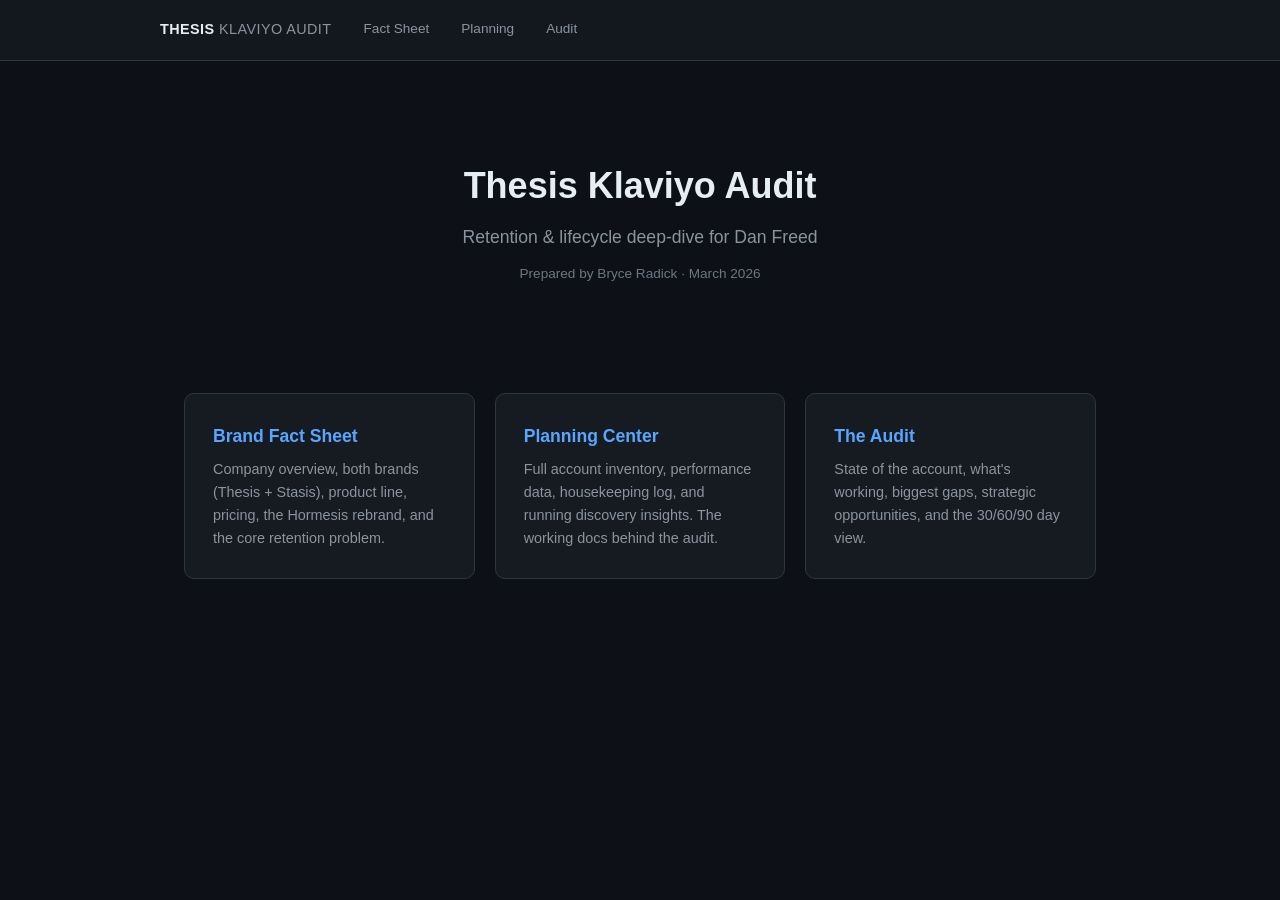
==== docs/index.html @ 8c586ef6 "Build GitHub Pages site with three-page audit walkthrough - Fact Sheet: brand overview, products, Ho" ====
<!DOCTYPE html>
<html lang="en">
<head>
  <meta charset="UTF-8">
  <meta name="viewport" content="width=device-width, initial-scale=1.0">
  <title>Thesis Klaviyo Audit</title>
  <link rel="stylesheet" href="styles.css">
</head>
<body>
  <nav>
    <div class="nav-inner">
      <a href="index.html" class="brand">Thesis <span>Klaviyo Audit</span></a>
      <a href="factsheet.html">Fact Sheet</a>
      <a href="planning.html">Planning</a>
      <a href="audit.html">Audit</a>
    </div>
  </nav>

  <div class="container">
    <div class="hero">
      <h1>Thesis Klaviyo Audit</h1>
      <p class="subtitle">Retention & lifecycle deep-dive for Dan Freed</p>
      <p class="meta">Prepared by Bryce Radick &middot; March 2026</p>
    </div>

    <div class="page-cards">
      <a href="factsheet.html" class="page-card">
        <h3>Brand Fact Sheet</h3>
        <p>Company overview, both brands (Thesis + Stasis), product line, pricing, the Hormesis rebrand, and the core retention problem.</p>
      </a>

      <a href="planning.html" class="page-card">
        <h3>Planning Center</h3>
        <p>Full account inventory, performance data, housekeeping log, and running discovery insights. The working docs behind the audit.</p>
      </a>

      <a href="audit.html" class="page-card">
        <h3>The Audit</h3>
        <p>State of the account, what's working, biggest gaps, strategic opportunities, and the 30/60/90 day view.</p>
      </a>
    </div>
  </div>
</body>
</html>
---- docs/styles.css ----
:root {
  --bg: #0d1117;
  --bg-card: #161b22;
  --bg-card-hover: #1c2129;
  --border: #30363d;
  --text: #e6edf3;
  --text-muted: #8b949e;
  --text-dim: #6e7681;
  --accent: #58a6ff;
  --accent-dim: #1f6feb33;
  --green: #3fb950;
  --red: #f85149;
  --orange: #d29922;
  --purple: #bc8cff;
  --font: -apple-system, BlinkMacSystemFont, "Segoe UI", Helvetica, Arial, sans-serif;
  --mono: "SF Mono", "Fira Code", "Fira Mono", Menlo, monospace;
}

* { margin: 0; padding: 0; box-sizing: border-box; }

body {
  font-family: var(--font);
  background: var(--bg);
  color: var(--text);
  line-height: 1.6;
  -webkit-font-smoothing: antialiased;
}

.container {
  max-width: 960px;
  margin: 0 auto;
  padding: 2rem 1.5rem 4rem;
}

/* Navigation */
nav {
  background: var(--bg-card);
  border-bottom: 1px solid var(--border);
  padding: 0.75rem 1.5rem;
  position: sticky;
  top: 0;
  z-index: 100;
  backdrop-filter: blur(12px);
  background: rgba(22, 27, 34, 0.85);
}

nav .nav-inner {
  max-width: 960px;
  margin: 0 auto;
  display: flex;
  align-items: center;
  gap: 2rem;
}

nav .brand {
  font-weight: 700;
  font-size: 0.9rem;
  color: var(--text);
  text-decoration: none;
  letter-spacing: 0.03em;
  text-transform: uppercase;
}

nav .brand span {
  color: var(--text-muted);
  font-weight: 400;
}

nav a {
  color: var(--text-muted);
  text-decoration: none;
  font-size: 0.85rem;
  padding: 0.35rem 0;
  border-bottom: 2px solid transparent;
  transition: color 0.15s, border-color 0.15s;
}

nav a:hover, nav a.active {
  color: var(--text);
  border-bottom-color: var(--accent);
}

/* Page Header */
.page-header {
  margin-bottom: 2.5rem;
  padding-bottom: 1.5rem;
  border-bottom: 1px solid var(--border);
}

.page-header h1 {
  font-size: 1.75rem;
  font-weight: 700;
  margin-bottom: 0.35rem;
}

.page-header .subtitle {
  color: var(--text-muted);
  font-size: 0.95rem;
}

.page-header .meta {
  color: var(--text-dim);
  font-size: 0.8rem;
  margin-top: 0.5rem;
}

/* Sections */
section {
  margin-bottom: 2.5rem;
}

h2 {
  font-size: 1.25rem;
  font-weight: 600;
  margin-bottom: 1rem;
  padding-bottom: 0.5rem;
  border-bottom: 1px solid var(--border);
  color: var(--text);
}

h3 {
  font-size: 1.05rem;
  font-weight: 600;
  margin: 1.25rem 0 0.75rem;
  color: var(--text);
}

h4 {
  font-size: 0.9rem;
  font-weight: 600;
  margin: 1rem 0 0.5rem;
  color: var(--text-muted);
  text-transform: uppercase;
  letter-spacing: 0.04em;
}

p {
  margin-bottom: 0.75rem;
  color: var(--text);
}

p.muted {
  color: var(--text-muted);
}

strong { color: var(--text); }

/* Tables */
table {
  width: 100%;
  border-collapse: collapse;
  margin: 0.75rem 0 1.25rem;
  font-size: 0.85rem;
}

th {
  text-align: left;
  padding: 0.6rem 0.75rem;
  border-bottom: 2px solid var(--border);
  color: var(--text-muted);
  font-weight: 600;
  font-size: 0.8rem;
  text-transform: uppercase;
  letter-spacing: 0.03em;
}

td {
  padding: 0.5rem 0.75rem;
  border-bottom: 1px solid var(--border);
  color: var(--text);
}

tr:hover td {
  background: var(--bg-card);
}

/* Cards */
.card {
  background: var(--bg-card);
  border: 1px solid var(--border);
  border-radius: 8px;
  padding: 1.25rem;
  margin-bottom: 1rem;
}

.card h3 {
  margin-top: 0;
}

.card-grid {
  display: grid;
  grid-template-columns: repeat(auto-fit, minmax(280px, 1fr));
  gap: 1rem;
  margin-bottom: 1rem;
}

/* Stat blocks */
.stat-row {
  display: grid;
  grid-template-columns: repeat(auto-fit, minmax(180px, 1fr));
  gap: 1rem;
  margin: 1rem 0;
}

.stat {
  background: var(--bg-card);
  border: 1px solid var(--border);
  border-radius: 8px;
  padding: 1rem 1.25rem;
  text-align: center;
}

.stat .value {
  font-size: 1.5rem;
  font-weight: 700;
  display: block;
  margin-bottom: 0.15rem;
}

.stat .label {
  font-size: 0.78rem;
  color: var(--text-muted);
  text-transform: uppercase;
  letter-spacing: 0.04em;
}

.stat .value.green { color: var(--green); }
.stat .value.red { color: var(--red); }
.stat .value.orange { color: var(--orange); }
.stat .value.accent { color: var(--accent); }
.stat .value.purple { color: var(--purple); }

/* Callouts */
.callout {
  border-left: 3px solid var(--accent);
  padding: 0.75rem 1rem;
  margin: 1rem 0;
  background: var(--accent-dim);
  border-radius: 0 6px 6px 0;
  font-size: 0.9rem;
}

.callout.warning {
  border-left-color: var(--orange);
  background: rgba(210, 153, 34, 0.1);
}

.callout.critical {
  border-left-color: var(--red);
  background: rgba(248, 81, 73, 0.1);
}

.callout.success {
  border-left-color: var(--green);
  background: rgba(63, 185, 80, 0.1);
}

/* Tags */
.tag {
  display: inline-block;
  font-size: 0.72rem;
  padding: 0.15rem 0.5rem;
  border-radius: 12px;
  font-weight: 600;
  text-transform: uppercase;
  letter-spacing: 0.03em;
}

.tag.live { background: rgba(63, 185, 80, 0.15); color: var(--green); }
.tag.draft { background: rgba(139, 148, 158, 0.15); color: var(--text-muted); }
.tag.gap { background: rgba(248, 81, 73, 0.15); color: var(--red); }
.tag.opportunity { background: rgba(188, 140, 255, 0.15); color: var(--purple); }

/* Lists */
ul, ol {
  margin: 0.5rem 0 1rem 1.5rem;
  color: var(--text);
}

li {
  margin-bottom: 0.35rem;
  font-size: 0.9rem;
}

li strong {
  color: var(--text);
}

/* Inline code */
code {
  font-family: var(--mono);
  font-size: 0.82rem;
  background: var(--bg-card);
  padding: 0.15rem 0.4rem;
  border-radius: 4px;
  border: 1px solid var(--border);
}

/* Landing page */
.hero {
  text-align: center;
  padding: 4rem 0 3rem;
}

.hero h1 {
  font-size: 2.25rem;
  font-weight: 700;
  margin-bottom: 0.5rem;
}

.hero .subtitle {
  font-size: 1.1rem;
  color: var(--text-muted);
  margin-bottom: 0.75rem;
}

.hero .meta {
  font-size: 0.85rem;
  color: var(--text-dim);
}

.page-cards {
  display: grid;
  grid-template-columns: repeat(auto-fit, minmax(260px, 1fr));
  gap: 1.25rem;
  margin-top: 3rem;
}

.page-card {
  background: var(--bg-card);
  border: 1px solid var(--border);
  border-radius: 10px;
  padding: 1.75rem;
  text-decoration: none;
  transition: border-color 0.15s, background 0.15s;
}

.page-card:hover {
  border-color: var(--accent);
  background: var(--bg-card-hover);
}

.page-card h3 {
  color: var(--accent);
  margin: 0 0 0.5rem;
  font-size: 1.1rem;
}

.page-card p {
  color: var(--text-muted);
  font-size: 0.9rem;
  margin: 0;
}

/* Responsive */
@media (max-width: 640px) {
  .container { padding: 1.25rem 1rem 3rem; }
  .hero h1 { font-size: 1.75rem; }
  .stat-row { grid-template-columns: repeat(2, 1fr); }
  nav .nav-inner { gap: 1rem; flex-wrap: wrap; }
  table { font-size: 0.78rem; }
  th, td { padding: 0.4rem 0.5rem; }
}
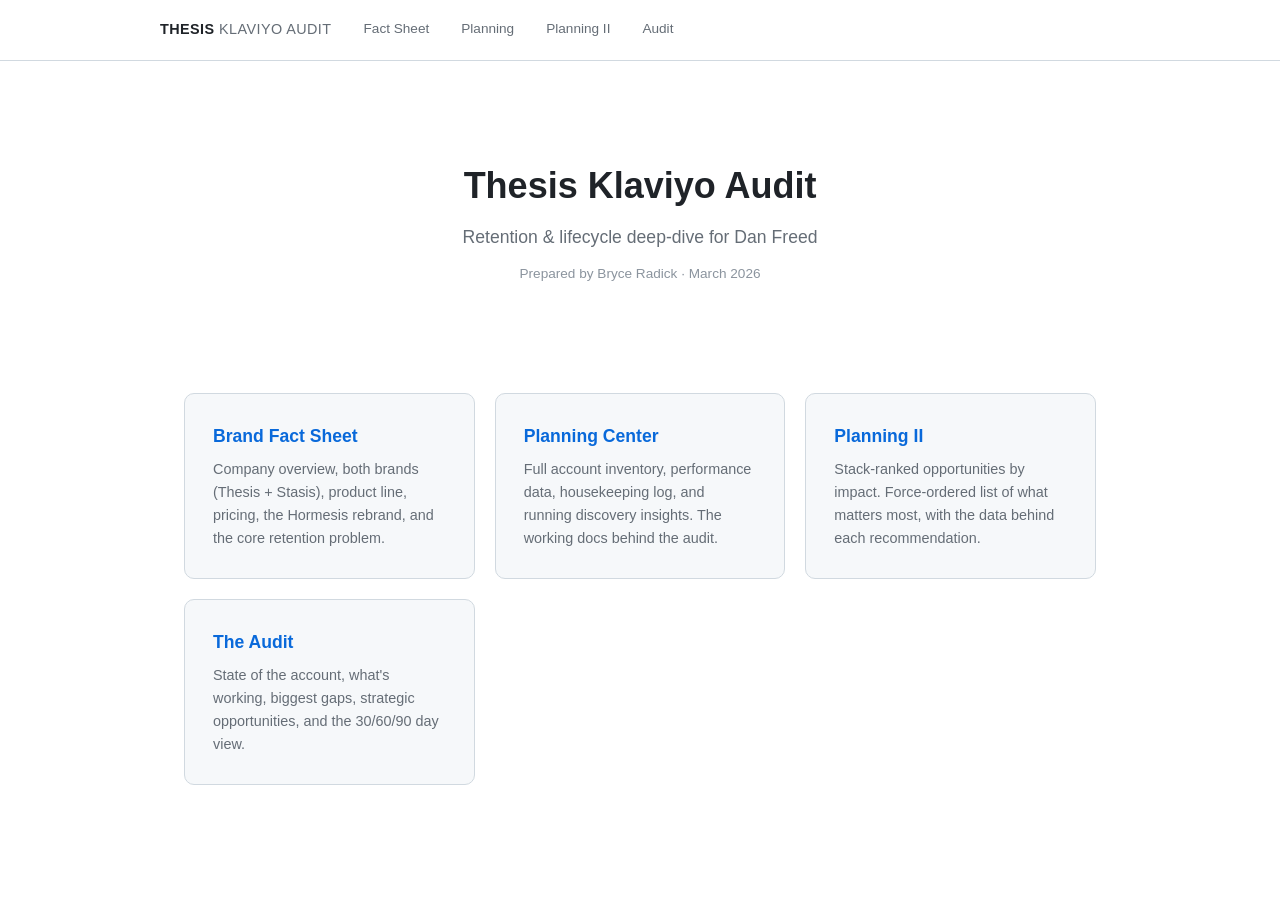
==== commit d39d2461: "Add Planning II tab with stack-ranked opportunities New tab presents force-ranked audit opportunitie" ====
--- a/docs/index.html
+++ b/docs/index.html
@@ -12,6 +12,7 @@
       <a href="index.html" class="brand">Thesis <span>Klaviyo Audit</span></a>
       <a href="factsheet.html">Fact Sheet</a>
       <a href="planning.html">Planning</a>
+      <a href="planning2.html">Planning II</a>
       <a href="audit.html">Audit</a>
     </div>
   </nav>
@@ -34,6 +35,11 @@
         <p>Full account inventory, performance data, housekeeping log, and running discovery insights. The working docs behind the audit.</p>
       </a>
 
+      <a href="planning2.html" class="page-card">
+        <h3>Planning II</h3>
+        <p>Stack-ranked opportunities by impact. Force-ordered list of what matters most, with the data behind each recommendation.</p>
+      </a>
+
       <a href="audit.html" class="page-card">
         <h3>The Audit</h3>
         <p>State of the account, what's working, biggest gaps, strategic opportunities, and the 30/60/90 day view.</p>
--- a/docs/styles.css
+++ b/docs/styles.css
@@ -1,17 +1,17 @@
 :root {
-  --bg: #0d1117;
-  --bg-card: #161b22;
-  --bg-card-hover: #1c2129;
-  --border: #30363d;
-  --text: #e6edf3;
-  --text-muted: #8b949e;
-  --text-dim: #6e7681;
-  --accent: #58a6ff;
-  --accent-dim: #1f6feb33;
-  --green: #3fb950;
-  --red: #f85149;
-  --orange: #d29922;
-  --purple: #bc8cff;
+  --bg: #ffffff;
+  --bg-card: #f6f8fa;
+  --bg-card-hover: #eef1f5;
+  --border: #d1d9e0;
+  --text: #1f2328;
+  --text-muted: #656d76;
+  --text-dim: #8b949e;
+  --accent: #0969da;
+  --accent-dim: #0969da14;
+  --green: #1a7f37;
+  --red: #cf222e;
+  --orange: #9a6700;
+  --purple: #8250df;
   --font: -apple-system, BlinkMacSystemFont, "Segoe UI", Helvetica, Arial, sans-serif;
   --mono: "SF Mono", "Fira Code", "Fira Mono", Menlo, monospace;
 }
@@ -41,7 +41,7 @@
   top: 0;
   z-index: 100;
   backdrop-filter: blur(12px);
-  background: rgba(22, 27, 34, 0.85);
+  background: rgba(255, 255, 255, 0.9);
 }
 
 nav .nav-inner {
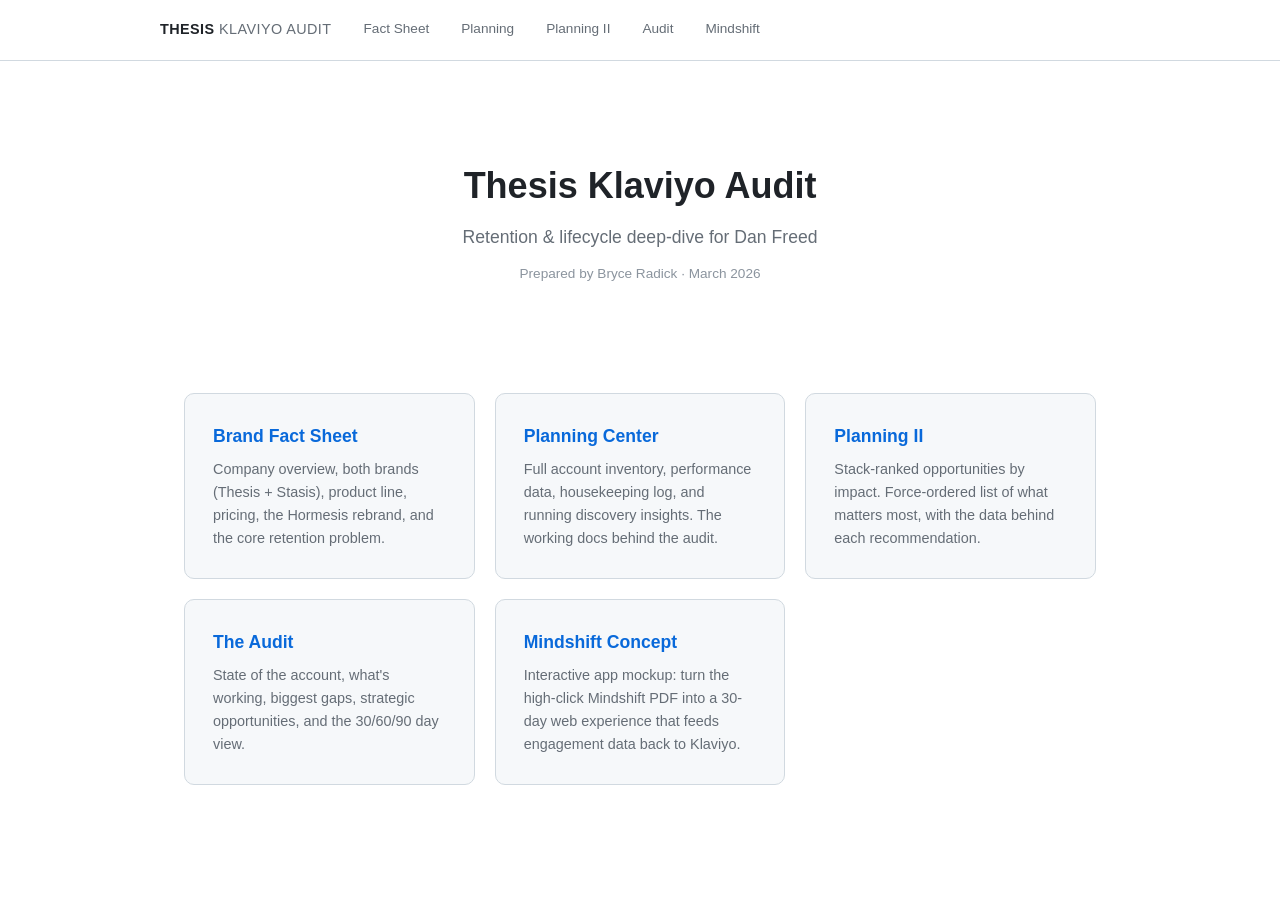
==== commit b403b170: "Add Mindshift interactive concept page: turn PDF into 30-day web experience Proposes converting the " ====
--- a/docs/index.html
+++ b/docs/index.html
@@ -14,6 +14,7 @@
       <a href="planning.html">Planning</a>
       <a href="planning2.html">Planning II</a>
       <a href="audit.html">Audit</a>
+      <a href="mindshift.html">Mindshift</a>
     </div>
   </nav>
 
@@ -44,6 +45,10 @@
         <h3>The Audit</h3>
         <p>State of the account, what's working, biggest gaps, strategic opportunities, and the 30/60/90 day view.</p>
       </a>
+      <a href="mindshift.html" class="page-card">
+        <h3>Mindshift Concept</h3>
+        <p>Interactive app mockup: turn the high-click Mindshift PDF into a 30-day web experience that feeds engagement data back to Klaviyo.</p>
+      </a>
     </div>
   </div>
 </body>
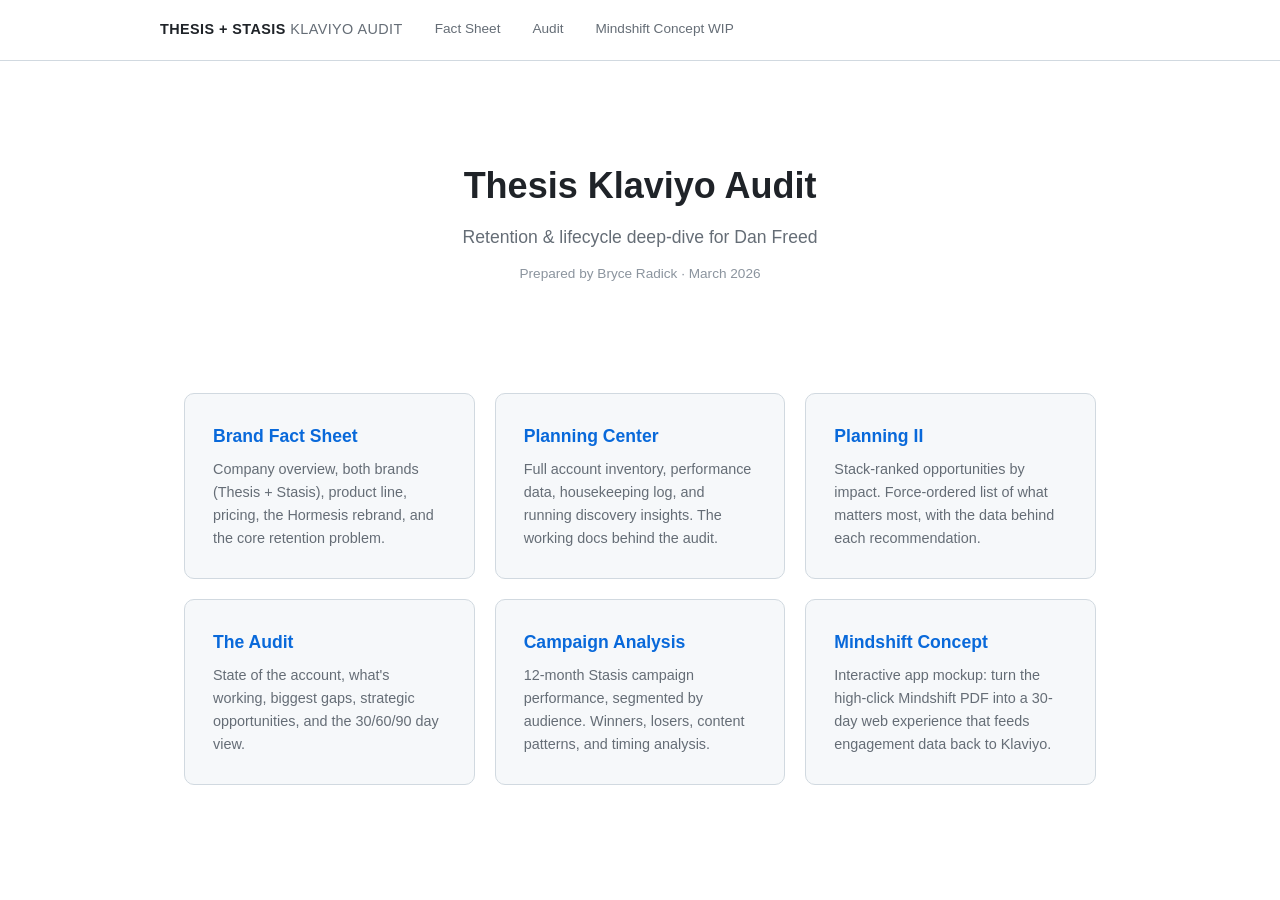
==== commit 7ecbb478: "Standardize nav across all pages + logos on factsheet Nav is now identical on every page: - Brand: "" ====
--- a/docs/index.html
+++ b/docs/index.html
@@ -9,12 +9,10 @@
 <body>
   <nav>
     <div class="nav-inner">
-      <a href="index.html" class="brand">Thesis <span>Klaviyo Audit</span></a>
+      <a href="index.html" class="brand">Thesis + Stasis <span>Klaviyo Audit</span></a>
       <a href="factsheet.html">Fact Sheet</a>
-      <a href="planning.html">Planning</a>
-      <a href="planning2.html">Planning II</a>
       <a href="audit.html">Audit</a>
-      <a href="mindshift.html">Mindshift</a>
+      <a href="mindshift.html">Mindshift Concept WIP</a>
     </div>
   </nav>
 
@@ -45,6 +43,11 @@
         <h3>The Audit</h3>
         <p>State of the account, what's working, biggest gaps, strategic opportunities, and the 30/60/90 day view.</p>
       </a>
+      <a href="campaigns.html" class="page-card">
+        <h3>Campaign Analysis</h3>
+        <p>12-month Stasis campaign performance, segmented by audience. Winners, losers, content patterns, and timing analysis.</p>
+      </a>
+
       <a href="mindshift.html" class="page-card">
         <h3>Mindshift Concept</h3>
         <p>Interactive app mockup: turn the high-click Mindshift PDF into a 30-day web experience that feeds engagement data back to Klaviyo.</p>
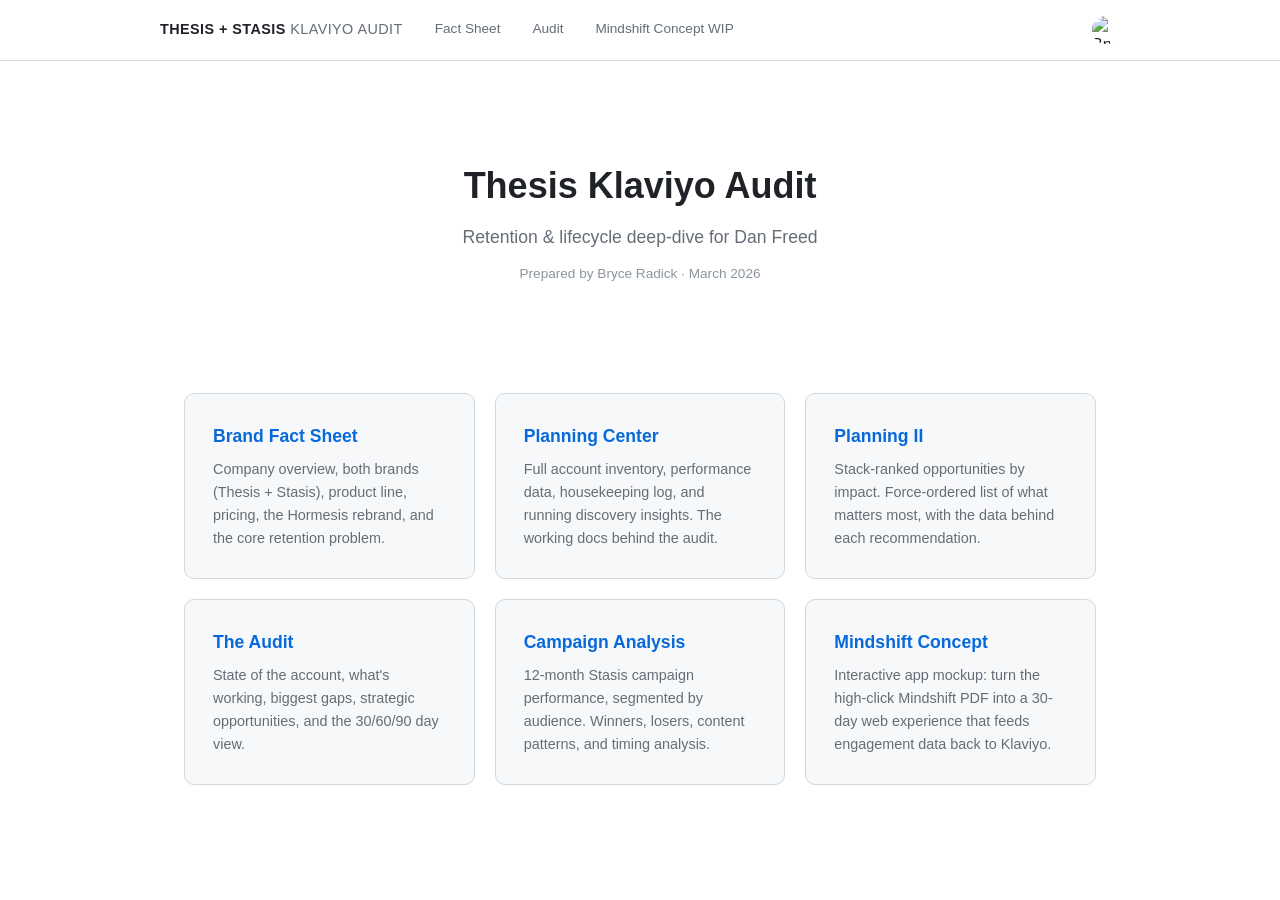
==== commit 652600de: "Add headshot to nav bar on all pages Circular avatar (28px) on the right side of the nav, pushed rig" ====
--- a/docs/index.html
+++ b/docs/index.html
@@ -13,6 +13,7 @@
       <a href="factsheet.html">Fact Sheet</a>
       <a href="audit.html">Audit</a>
       <a href="mindshift.html">Mindshift Concept WIP</a>
+      <img src="headshot.png" alt="Bryce Radick" style="width:28px; height:28px; border-radius:50%; object-fit:cover; margin-left:auto;">
     </div>
   </nav>
 
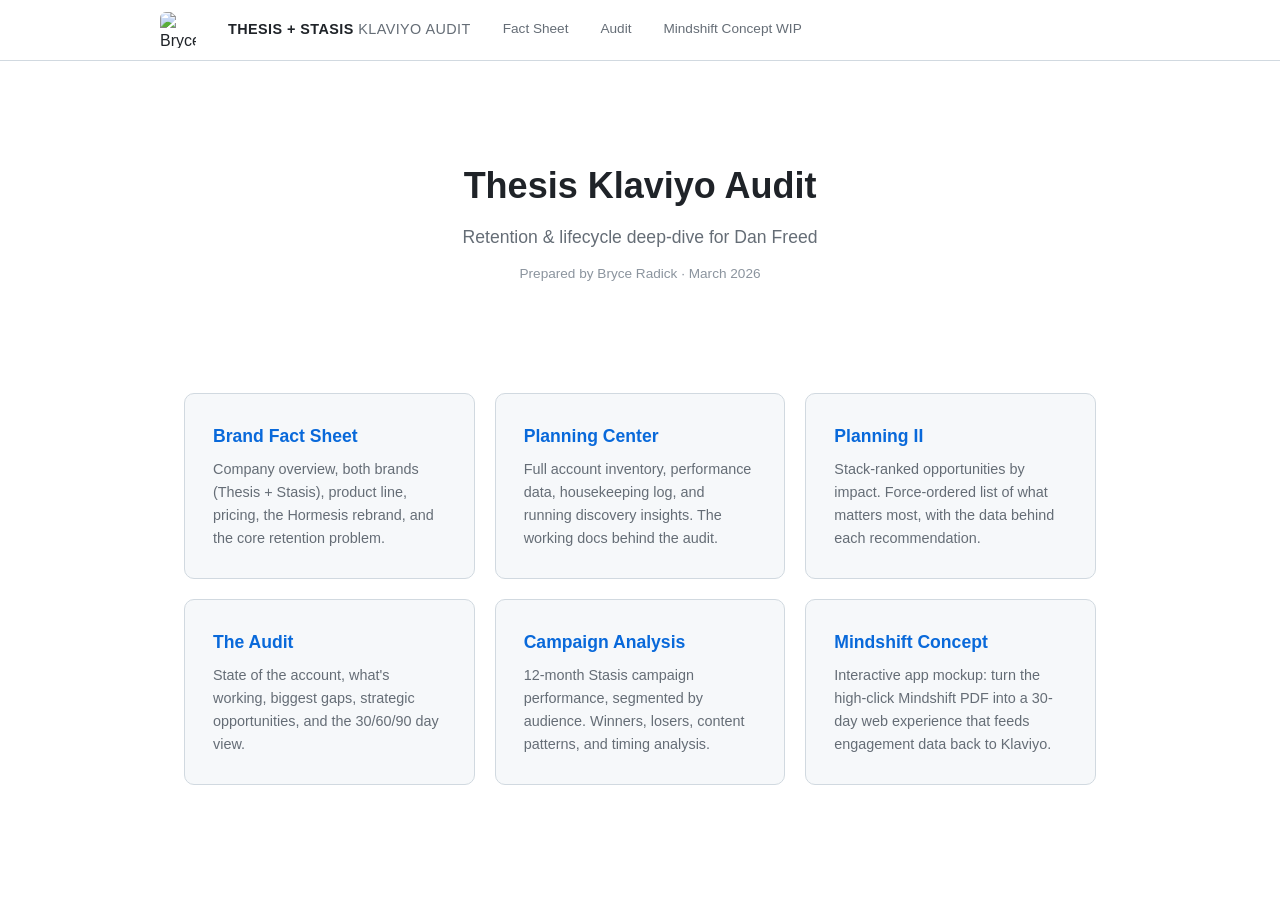
==== commit 2f6f206d: "Move headshot to left of brand, bigger with rounded square 36px square with 6px border-radius, posit" ====
--- a/docs/index.html
+++ b/docs/index.html
@@ -9,11 +9,11 @@
 <body>
   <nav>
     <div class="nav-inner">
+      <img src="headshot.png" alt="Bryce Radick" style="width:36px; height:36px; border-radius:6px; object-fit:cover;">
       <a href="index.html" class="brand">Thesis + Stasis <span>Klaviyo Audit</span></a>
       <a href="factsheet.html">Fact Sheet</a>
       <a href="audit.html">Audit</a>
       <a href="mindshift.html">Mindshift Concept WIP</a>
-      <img src="headshot.png" alt="Bryce Radick" style="width:28px; height:28px; border-radius:50%; object-fit:cover; margin-left:auto;">
     </div>
   </nav>
 
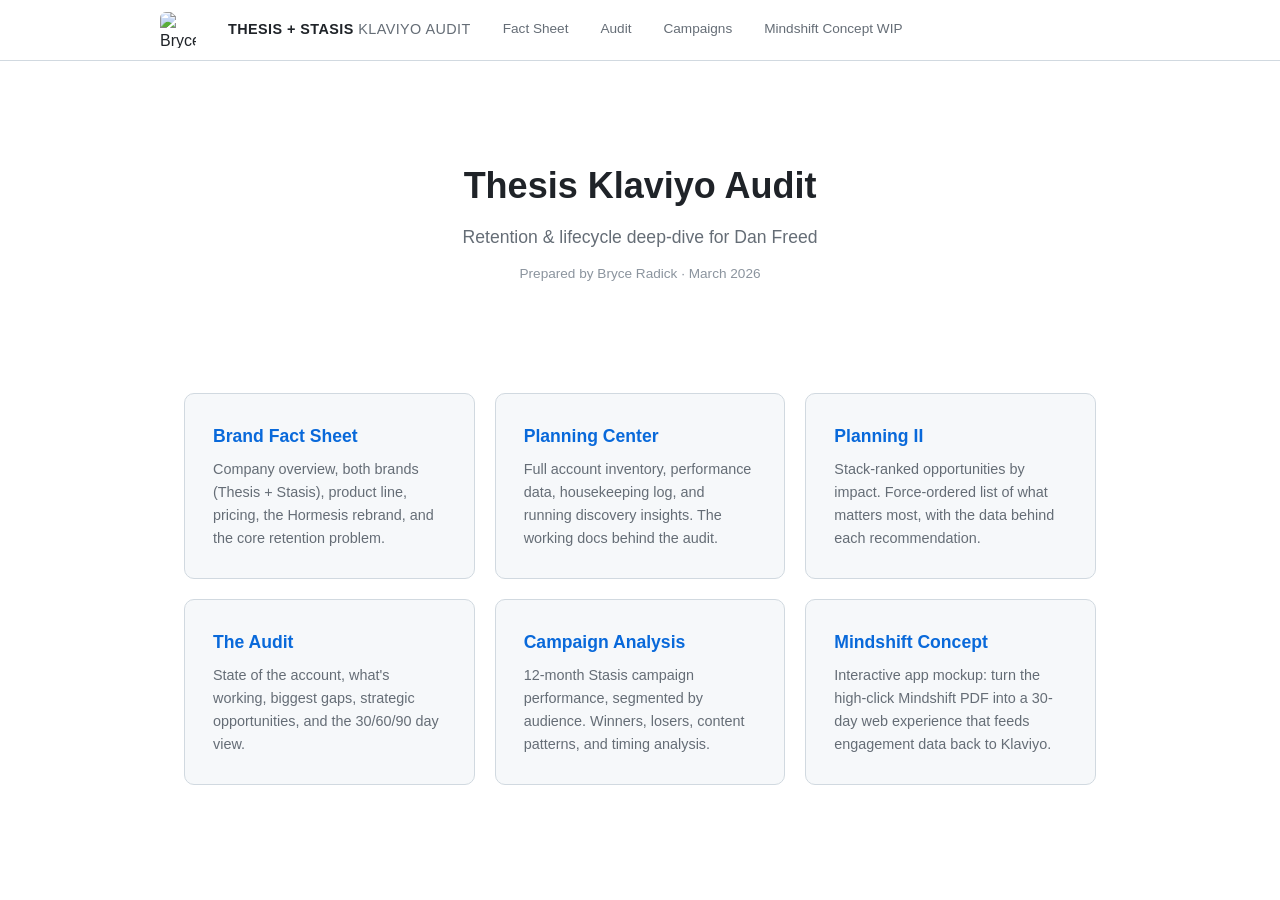
==== commit 21e185ed: "Extract nav into nav.js — single source for all pages Nav content is now generated by docs/nav.js, l" ====
--- a/docs/index.html
+++ b/docs/index.html
@@ -8,13 +8,7 @@
 </head>
 <body>
   <nav>
-    <div class="nav-inner">
-      <img src="headshot.png" alt="Bryce Radick" style="width:36px; height:36px; border-radius:6px; object-fit:cover;">
-      <a href="index.html" class="brand">Thesis + Stasis <span>Klaviyo Audit</span></a>
-      <a href="factsheet.html">Fact Sheet</a>
-      <a href="audit.html">Audit</a>
-      <a href="mindshift.html">Mindshift Concept WIP</a>
-    </div>
+    <div class="nav-inner"></div>
   </nav>
 
   <div class="container">
@@ -55,5 +49,6 @@
       </a>
     </div>
   </div>
+  <script src="nav.js"></script>
 </body>
 </html>
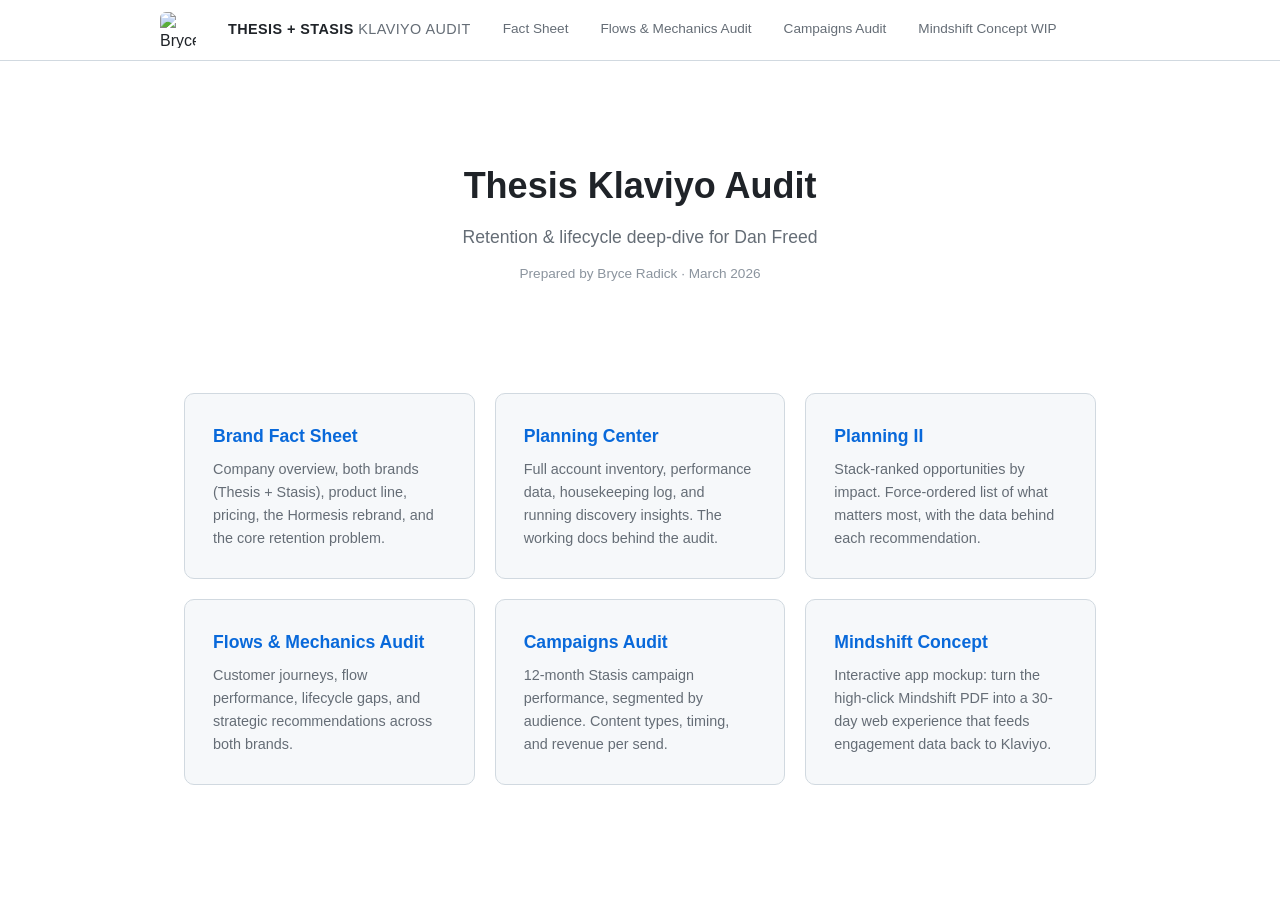
==== commit 65aeee4b: "Rename Audit → Flows & Mechanics Audit, Campaigns → Campaigns Audit Updated consistently across: - n" ====
--- a/docs/index.html
+++ b/docs/index.html
@@ -35,12 +35,12 @@
       </a>
 
       <a href="audit.html" class="page-card">
-        <h3>The Audit</h3>
-        <p>State of the account, what's working, biggest gaps, strategic opportunities, and the 30/60/90 day view.</p>
+        <h3>Flows &amp; Mechanics Audit</h3>
+        <p>Customer journeys, flow performance, lifecycle gaps, and strategic recommendations across both brands.</p>
       </a>
       <a href="campaigns.html" class="page-card">
-        <h3>Campaign Analysis</h3>
-        <p>12-month Stasis campaign performance, segmented by audience. Winners, losers, content patterns, and timing analysis.</p>
+        <h3>Campaigns Audit</h3>
+        <p>12-month Stasis campaign performance, segmented by audience. Content types, timing, and revenue per send.</p>
       </a>
 
       <a href="mindshift.html" class="page-card">
